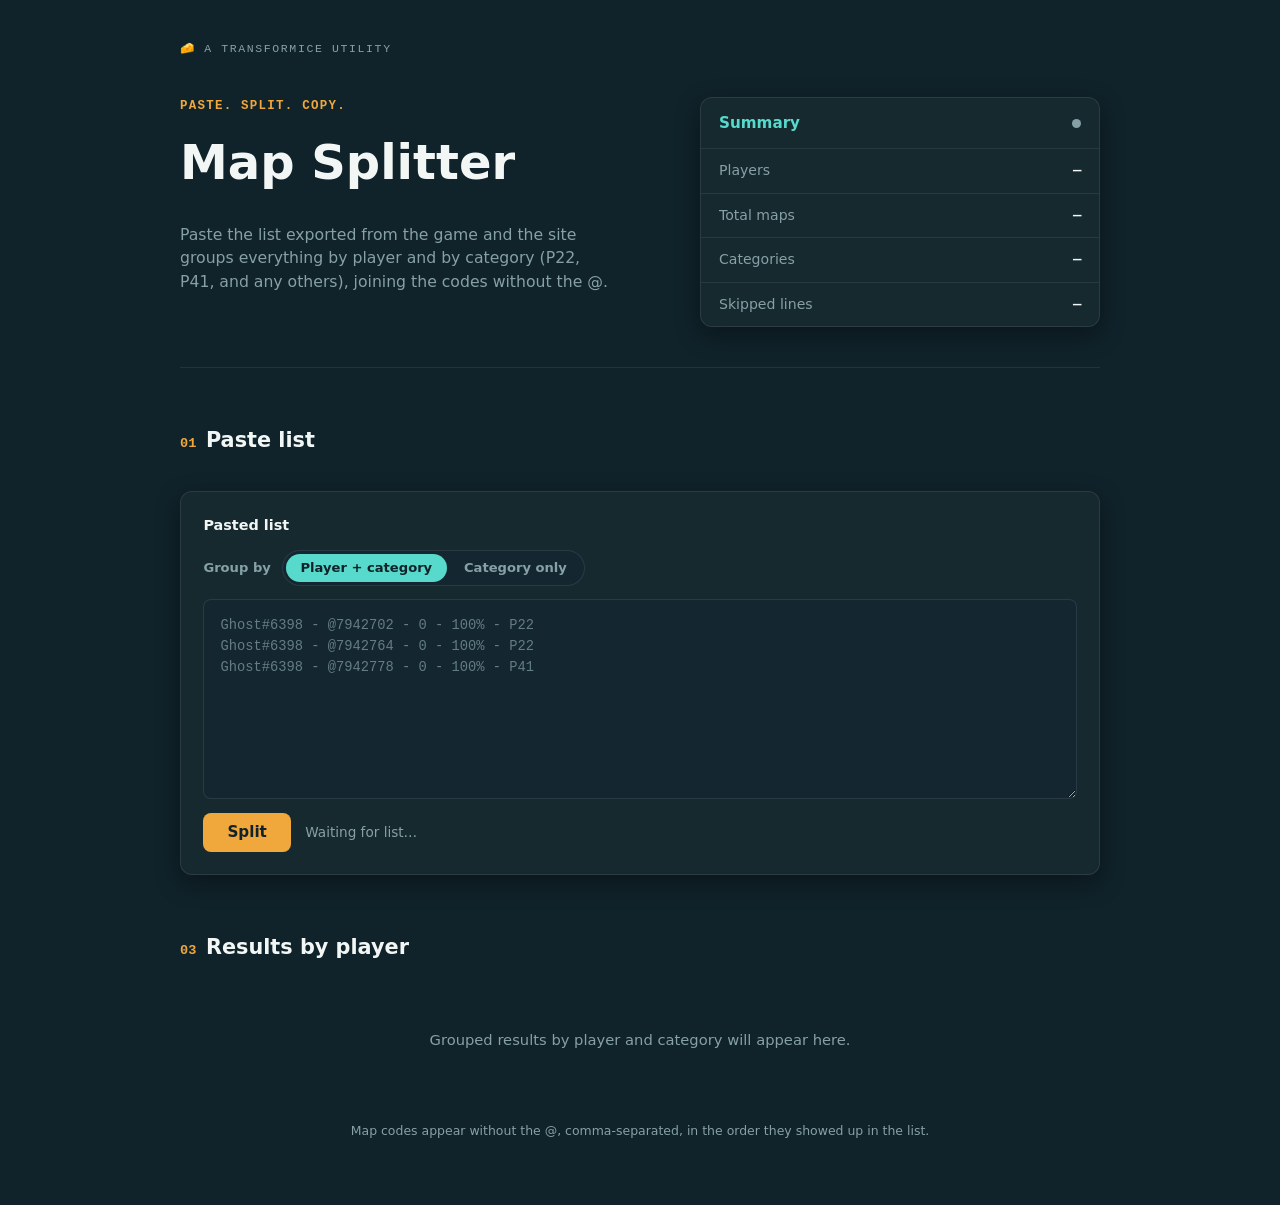
==== index.html @ 99f151d2 "Add files via upload" ====
<!DOCTYPE html>
<html lang="en">
<head>
<meta charset="UTF-8" />
<meta name="viewport" content="width=device-width, initial-scale=1.0" />
<title>Map Splitter — Transformice</title>
<link rel="stylesheet" href="style/style.css" />
</head>
<body>
<div class="page">
  <span class="kicker">🧀 a transformice utility</span>

  <div class="hero">
    <div class="hero-copy">
      <span class="eyebrow">Paste. Split. Copy.</span>
      <h1>Map Splitter</h1>
      <p class="subtitle">Paste the list exported from the game and the site groups everything by player and by category (P22, P41, and any others), joining the codes without the @.</p>
    </div>

    <div class="stat-card">
      <div class="stat-card-head">
        <span class="stat-card-title" id="hero-title">Summary</span>
        <span class="status-dot" id="status-dot"></span>
      </div>
      <div class="stat-row"><span class="label">Players</span><span class="value" id="hero-players">—</span></div>
      <div class="stat-row"><span class="label">Total maps</span><span class="value" id="hero-maps">—</span></div>
      <div class="stat-row"><span class="label">Categories</span><span class="value" id="hero-categories">—</span></div>
      <div class="stat-row"><span class="label">Skipped lines</span><span class="value" id="hero-ignored">—</span></div>
    </div>
  </div>

  <hr class="divider" />

  <section class="block">
    <h2 class="section-title"><span class="section-num">01</span> Paste list</h2>
    <div class="card input-card">
      <label class="field-label" for="input-list">Pasted list</label>
      <div class="mode-row">
        <span class="mode-caption">Group by</span>
        <div class="mode-toggle" role="radiogroup" aria-label="Grouping mode">
          <button type="button" class="mode-btn active" data-mode="player" role="radio" aria-checked="true">Player + category</button>
          <button type="button" class="mode-btn" data-mode="category" role="radio" aria-checked="false">Category only</button>
        </div>
      </div>
      <textarea id="input-list" placeholder="Ghost#6398 - @7942702 - 0 - 100% - P22
Ghost#6398 - @7942764 - 0 - 100% - P22
Ghost#6398 - @7942778 - 0 - 100% - P41"></textarea>
      <div class="actions-row">
        <button class="btn-primary" id="split-btn">Split</button>
        <span class="status-text" id="status-text">Waiting for list…</span>
      </div>
    </div>
  </section>

  <section class="block" id="tiles-section" style="display:none;">
    <h2 class="section-title"><span class="section-num">02</span> Overall summary</h2>
    <div class="tiles">
      <div class="tile"><span class="tile-num" id="tile-players">0</span><span class="tile-label">players</span></div>
      <div class="tile"><span class="tile-num" id="tile-maps">0</span><span class="tile-label">total maps</span></div>
      <div class="tile"><span class="tile-num" id="tile-categories">0</span><span class="tile-label">categories</span></div>
      <div class="tile"><span class="tile-num" id="tile-ignored">0</span><span class="tile-label">skipped lines</span></div>
    </div>
  </section>

  <section class="block">
    <h2 class="section-title"><span class="section-num">03</span> <span id="results-heading">Results by player</span></h2>
    <div id="results">
      <p class="empty-hint">Grouped results by player and category will appear here.</p>
    </div>
  </section>

  <footer>Map codes appear without the @, comma-separated, in the order they showed up in the list.</footer>
</div>

<script src="script/script.js"></script>
</body>
</html>
---- style/style.css ----
:root {
  --bg: #10222a;
  --bg-card: #16292f;
  --bg-tile: #142731;
  --ink: #f2f7f5;
  --ink-soft: #86a1a6;
  --accent-gold: #f0a83c;
  --accent-teal: #57d9cb;
  --border: rgba(255, 255, 255, 0.09);
  --divider: rgba(255, 255, 255, 0.08);
  --shadow: rgba(0, 0, 0, 0.35);
}

* { box-sizing: border-box; }

body {
  margin: 0;
  min-height: 100vh;
  background: var(--bg);
  color: var(--ink);
  font-family: system-ui, "Segoe UI", sans-serif;
  line-height: 1.5;
  padding: 2.5rem 1.5rem 4rem;
}

.page {
  max-width: 920px;
  margin: 0 auto;
  display: flex;
  flex-direction: column;
  gap: 2.5rem;
}

.kicker {
  font-family: ui-monospace, "Cascadia Code", Consolas, monospace;
  font-size: 0.72rem;
  letter-spacing: 0.14em;
  text-transform: uppercase;
  color: var(--ink-soft);
}

/* ---------- hero ---------- */
.hero {
  display: grid;
  grid-template-columns: 1.1fr 0.9fr;
  gap: 2rem;
  align-items: start;
}

@media (max-width: 720px) {
  .hero { grid-template-columns: 1fr; }
}

.hero-copy { display: flex; flex-direction: column; gap: 0.6rem; }

.eyebrow {
  font-family: ui-monospace, "Cascadia Code", Consolas, monospace;
  font-size: 0.78rem;
  letter-spacing: 0.1em;
  text-transform: uppercase;
  color: var(--accent-gold);
  font-weight: 700;
}

h1 {
  font-family: "Segoe UI Rounded", ui-rounded, "Nunito", system-ui, sans-serif;
  font-weight: 900;
  font-size: clamp(2.1rem, 5vw, 3rem);
  margin: 0;
  text-wrap: balance;
  color: var(--ink);
}

.subtitle {
  color: var(--ink-soft);
  font-size: 0.98rem;
  max-width: 46ch;
  text-wrap: balance;
}

.stat-card {
  background: var(--bg-card);
  border: 1px solid var(--border);
  border-radius: 12px;
  box-shadow: 0 8px 24px var(--shadow);
  overflow: hidden;
}

.stat-card-head {
  display: flex;
  align-items: center;
  justify-content: space-between;
  gap: 0.75rem;
  padding: 0.85rem 1.1rem;
  border-bottom: 1px solid var(--divider);
}

.stat-card-title {
  font-weight: 700;
  font-size: 0.95rem;
  color: var(--accent-teal);
}

.status-dot {
  width: 9px;
  height: 9px;
  border-radius: 50%;
  background: var(--ink-soft);
  flex-shrink: 0;
  transition: background 0.2s ease;
}

.status-dot.active { background: var(--accent-gold); }

.stat-row {
  display: flex;
  align-items: center;
  justify-content: space-between;
  gap: 1rem;
  padding: 0.7rem 1.1rem;
  border-bottom: 1px solid var(--divider);
  font-size: 0.88rem;
}

.stat-row:last-child { border-bottom: none; }

.stat-row .label { color: var(--ink-soft); }

.stat-row .value {
  font-family: ui-monospace, "Cascadia Code", Consolas, monospace;
  font-weight: 700;
  font-variant-numeric: tabular-nums;
}

hr.divider {
  border: none;
  border-top: 1px solid var(--divider);
  margin: 0;
}

/* ---------- sections ---------- */
section.block { display: flex; flex-direction: column; gap: 1.1rem; }

.section-title {
  display: flex;
  align-items: baseline;
  gap: 0.6rem;
  font-family: "Segoe UI Rounded", ui-rounded, "Nunito", system-ui, sans-serif;
  font-weight: 800;
  font-size: 1.3rem;
}

.section-num {
  font-family: ui-monospace, "Cascadia Code", Consolas, monospace;
  color: var(--accent-gold);
  font-size: 0.85rem;
  font-weight: 700;
}

.card {
  background: var(--bg-card);
  border: 1px solid var(--border);
  border-radius: 12px;
  box-shadow: 0 8px 24px var(--shadow);
  padding: 1.4rem;
}

.input-card { display: flex; flex-direction: column; gap: 0.85rem; }

label.field-label { font-weight: 700; font-size: 0.9rem; }

.mode-row {
  display: flex;
  align-items: center;
  gap: 0.7rem;
  flex-wrap: wrap;
}

.mode-caption {
  font-size: 0.82rem;
  font-weight: 600;
  color: var(--ink-soft);
}

.mode-toggle {
  display: inline-flex;
  gap: 3px;
  padding: 3px;
  background: var(--bg-tile);
  border: 1px solid var(--border);
  border-radius: 999px;
}

.mode-btn {
  border: none;
  background: transparent;
  color: var(--ink-soft);
  font-family: system-ui, "Segoe UI", sans-serif;
  font-size: 0.82rem;
  font-weight: 600;
  padding: 0.4rem 0.9rem;
  border-radius: 999px;
  cursor: pointer;
  transition: background 0.12s ease, color 0.12s ease;
}

.mode-btn:hover:not(.active) { color: var(--ink); }

.mode-btn.active {
  background: var(--accent-teal);
  color: #10222a;
}

textarea {
  width: 100%;
  min-height: 200px;
  resize: vertical;
  font-family: ui-monospace, "Cascadia Code", Consolas, monospace;
  font-size: 0.86rem;
  line-height: 1.55;
  padding: 0.9rem 1rem;
  background: var(--bg-tile);
  color: var(--ink);
  border: 1px solid var(--border);
  border-radius: 8px;
}

textarea::placeholder { color: var(--ink-soft); opacity: 0.7; }

textarea:focus-visible, button:focus-visible, .copy-btn:focus-visible {
  outline: 2px solid var(--accent-teal);
  outline-offset: 2px;
}

.actions-row { display: flex; align-items: center; gap: 0.9rem; flex-wrap: wrap; }

.btn-primary {
  font-family: "Segoe UI Rounded", ui-rounded, "Nunito", system-ui, sans-serif;
  font-weight: 800;
  font-size: 0.95rem;
  padding: 0.65rem 1.5rem;
  border-radius: 8px;
  border: none;
  color: #10222a;
  background: var(--accent-gold);
  cursor: pointer;
  transition: filter 0.12s ease;
}

.btn-primary:hover { filter: brightness(1.08); }
.btn-primary:active { filter: brightness(0.94); }

.status-text { font-size: 0.85rem; color: var(--ink-soft); }

/* ---------- summary tiles ---------- */
.tiles {
  display: grid;
  grid-template-columns: repeat(4, 1fr);
  gap: 1rem;
}

@media (max-width: 720px) {
  .tiles { grid-template-columns: repeat(2, 1fr); }
}

.tile {
  background: var(--bg-tile);
  border: 1px solid var(--border);
  border-radius: 10px;
  padding: 1.1rem 1.1rem 1rem;
  display: flex;
  flex-direction: column;
  gap: 0.3rem;
}

.tile-num {
  font-family: ui-monospace, "Cascadia Code", Consolas, monospace;
  font-weight: 700;
  font-size: 1.5rem;
  color: var(--accent-gold);
  font-variant-numeric: tabular-nums;
}

.tile-label { font-size: 0.82rem; color: var(--ink-soft); }

/* ---------- results ---------- */
#results { display: flex; flex-direction: column; gap: 1.1rem; }

.empty-hint {
  text-align: center;
  color: var(--ink-soft);
  font-size: 0.92rem;
  padding: 1rem 0;
}

.player-card {
  background: var(--bg-card);
  border: 1px solid var(--border);
  border-radius: 12px;
  box-shadow: 0 8px 24px var(--shadow);
  overflow: hidden;
}

.player-header {
  display: flex;
  align-items: center;
  justify-content: space-between;
  gap: 0.75rem;
  flex-wrap: wrap;
  padding: 0.9rem 1.2rem;
  border-bottom: 1px solid var(--divider);
}

.player-name {
  font-weight: 700;
  font-size: 1rem;
  color: var(--accent-teal);
  display: flex;
  align-items: center;
  gap: 0.5rem;
}

.player-meta {
  font-family: ui-monospace, "Cascadia Code", Consolas, monospace;
  font-size: 0.78rem;
  color: var(--ink-soft);
}

.copy-all-btn {
  font-size: 0.78rem;
  font-weight: 700;
  border: 1px solid var(--border);
  background: transparent;
  color: var(--accent-teal);
  padding: 0.35rem 0.8rem;
  border-radius: 7px;
  cursor: pointer;
}

.copy-all-btn:hover { border-color: var(--accent-teal); }

.category-row {
  padding: 0.75rem 1.2rem;
  border-bottom: 1px solid var(--divider);
  display: flex;
  flex-direction: column;
  gap: 0.4rem;
}

.category-row:last-child { border-bottom: none; }

.category-head {
  display: flex;
  align-items: center;
  justify-content: space-between;
  gap: 0.6rem;
}

.category-head .left { display: flex; align-items: center; gap: 0.6rem; }

.pill {
  font-family: ui-monospace, "Cascadia Code", Consolas, monospace;
  font-weight: 700;
  font-size: 0.78rem;
  padding: 0.15rem 0.6rem;
  border-radius: 999px;
  background: color-mix(in srgb, var(--accent-teal) 18%, transparent);
  color: var(--accent-teal);
}

.count-tag { font-size: 0.78rem; color: var(--ink-soft); }

.codes-line {
  display: flex;
  align-items: flex-start;
  justify-content: space-between;
  gap: 0.6rem;
}

.codes-text {
  font-family: ui-monospace, "Cascadia Code", Consolas, monospace;
  font-size: 0.84rem;
  color: var(--ink-soft);
  word-break: break-word;
  flex: 1;
}

.copy-btn {
  font-size: 0.72rem;
  font-weight: 600;
  border: 1px solid var(--border);
  background: transparent;
  color: var(--ink);
  padding: 0.25rem 0.55rem;
  border-radius: 6px;
  cursor: pointer;
  white-space: nowrap;
  flex-shrink: 0;
}

.copy-btn:hover { border-color: var(--accent-teal); }

footer { text-align: center; font-size: 0.78rem; color: var(--ink-soft); }

@media (prefers-reduced-motion: reduce) {
  .btn-primary, .status-dot, .mode-btn { transition: none; }
}
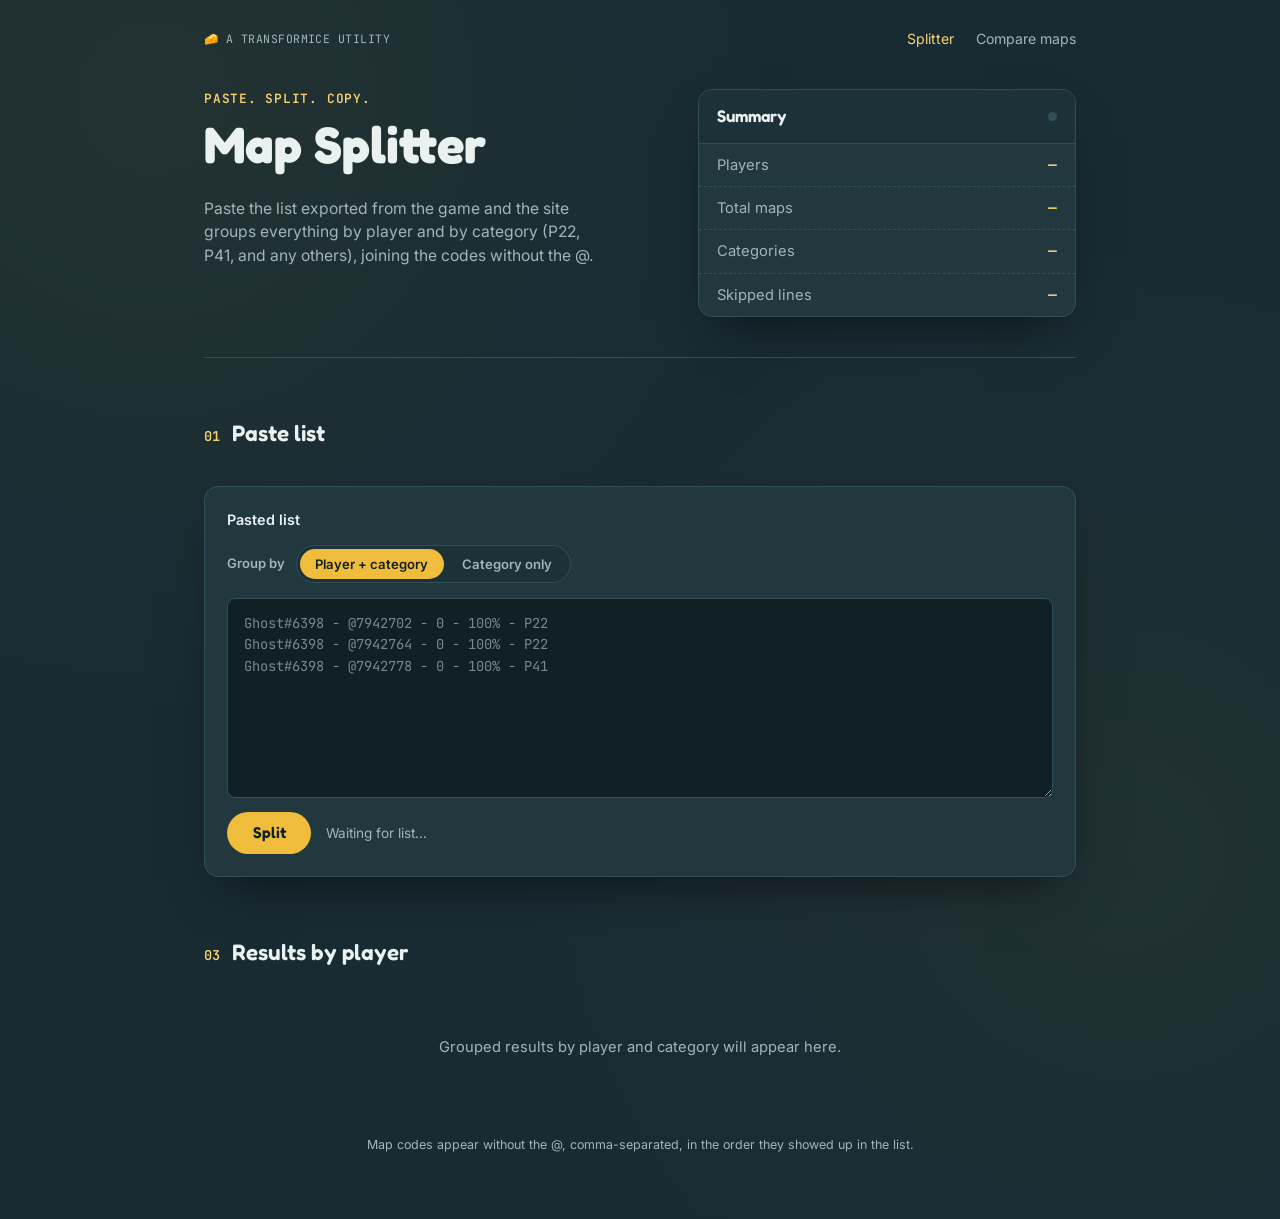
==== commit 9f63c7f4: "added new tab for maplist comparation" ====
--- a/index.html
+++ b/index.html
@@ -4,12 +4,22 @@
 <meta charset="UTF-8" />
 <meta name="viewport" content="width=device-width, initial-scale=1.0" />
 <title>Map Splitter — Transformice</title>
+<link rel="preconnect" href="https://fonts.googleapis.com">
+<link rel="preconnect" href="https://fonts.gstatic.com" crossorigin>
+<link href="https://fonts.googleapis.com/css2?family=Fredoka:wght@500;600;700&family=Inter:wght@400;500;600&family=JetBrains+Mono:wght@500;600&display=swap" rel="stylesheet">
 <link rel="stylesheet" href="style/style.css" />
 </head>
 <body>
+
+<header class="topbar">
+  <span class="topbar__crumb">🧀 a transformice utility</span>
+  <nav class="topbar__nav">
+    <a href="index.html" class="is-active">Splitter</a>
+    <a href="more.html">Compare maps</a>
+  </nav>
+</header>
+
 <div class="page">
-  <span class="kicker">🧀 a transformice utility</span>
-
   <div class="hero">
     <div class="hero-copy">
       <span class="eyebrow">Paste. Split. Copy.</span>
@@ -69,7 +79,7 @@
     </div>
   </section>
 
-  <footer>Map codes appear without the @, comma-separated, in the order they showed up in the list.</footer>
+  <footer class="site-footer">Map codes appear without the @, comma-separated, in the order they showed up in the list.</footer>
 </div>
 
 <script src="script/script.js"></script>
--- a/style/style.css
+++ b/style/style.css
@@ -1,46 +1,93 @@
 :root {
-  --bg: #10222a;
-  --bg-card: #16292f;
-  --bg-tile: #142731;
-  --ink: #f2f7f5;
-  --ink-soft: #86a1a6;
-  --accent-gold: #f0a83c;
-  --accent-teal: #57d9cb;
-  --border: rgba(255, 255, 255, 0.09);
-  --divider: rgba(255, 255, 255, 0.08);
-  --shadow: rgba(0, 0, 0, 0.35);
+  --bg: #182b32;
+  --bg-deep: #102025;
+  --card: #21383f;
+  --card-soft: #1c3138;
+  --line: #314f57;
+  --text: #eaf1f1;
+  --text-dim: #9fb6ba;
+  --gold: #f0bc3c;
+  --gold-soft: #f6d273;
+
+  --font-display: 'Fredoka', sans-serif;
+  --font-body: 'Inter', sans-serif;
+  --font-mono: 'JetBrains Mono', monospace;
+
+  --radius: 14px;
+  --radius-sm: 8px;
+  --shadow: 0 24px 50px -20px rgba(0, 0, 0, 0.55);
 }
 
 * { box-sizing: border-box; }
+
+html { scroll-behavior: smooth; }
 
 body {
   margin: 0;
   min-height: 100vh;
   background: var(--bg);
-  color: var(--ink);
-  font-family: system-ui, "Segoe UI", sans-serif;
+  background-image:
+    radial-gradient(circle at 12% 8%, rgba(240, 188, 60, 0.05), transparent 40%),
+    radial-gradient(circle at 88% 70%, rgba(240, 188, 60, 0.04), transparent 45%);
+  color: var(--text);
+  font-family: var(--font-body);
   line-height: 1.5;
-  padding: 2.5rem 1.5rem 4rem;
-}
-
+  -webkit-font-smoothing: antialiased;
+}
+
+a { color: inherit; }
+
+:focus-visible {
+  outline: 2px solid var(--gold);
+  outline-offset: 2px;
+}
+
+/* ---------- topbar ---------- */
+.topbar {
+  max-width: 920px;
+  margin: 0 auto;
+  padding: 28px 24px 0;
+  display: flex;
+  align-items: center;
+  justify-content: space-between;
+  flex-wrap: wrap;
+  gap: 12px;
+}
+
+.topbar__crumb {
+  font-family: var(--font-mono);
+  font-size: 0.72rem;
+  letter-spacing: 0.04em;
+  color: var(--text-dim);
+  text-transform: uppercase;
+}
+
+.topbar__nav { display: flex; gap: 22px; }
+
+.topbar__nav a {
+  font-size: 0.88rem;
+  text-decoration: none;
+  color: var(--text-dim);
+  transition: color 0.2s ease;
+}
+
+.topbar__nav a:hover { color: var(--gold-soft); }
+
+.topbar__nav a.is-active { color: var(--gold-soft); }
+
+/* ---------- page layout ---------- */
 .page {
   max-width: 920px;
   margin: 0 auto;
+  padding: 0 24px 4rem;
   display: flex;
   flex-direction: column;
   gap: 2.5rem;
 }
 
-.kicker {
-  font-family: ui-monospace, "Cascadia Code", Consolas, monospace;
-  font-size: 0.72rem;
-  letter-spacing: 0.14em;
-  text-transform: uppercase;
-  color: var(--ink-soft);
-}
-
 /* ---------- hero ---------- */
 .hero {
+  padding-top: 40px;
   display: grid;
   grid-template-columns: 1.1fr 0.9fr;
   gap: 2rem;
@@ -54,87 +101,94 @@
 .hero-copy { display: flex; flex-direction: column; gap: 0.6rem; }
 
 .eyebrow {
-  font-family: ui-monospace, "Cascadia Code", Consolas, monospace;
-  font-size: 0.78rem;
-  letter-spacing: 0.1em;
+  font-family: var(--font-mono);
+  font-size: 0.8rem;
+  letter-spacing: 0.06em;
   text-transform: uppercase;
-  color: var(--accent-gold);
+  color: var(--gold-soft);
+  font-weight: 600;
+}
+
+h1 {
+  font-family: var(--font-display);
   font-weight: 700;
-}
-
-h1 {
-  font-family: "Segoe UI Rounded", ui-rounded, "Nunito", system-ui, sans-serif;
-  font-weight: 900;
-  font-size: clamp(2.1rem, 5vw, 3rem);
+  font-size: clamp(2.3rem, 5vw, 3.2rem);
+  line-height: 1.05;
   margin: 0;
   text-wrap: balance;
-  color: var(--ink);
+  color: var(--text);
 }
 
 .subtitle {
-  color: var(--ink-soft);
+  color: var(--text-dim);
   font-size: 0.98rem;
   max-width: 46ch;
   text-wrap: balance;
 }
 
 .stat-card {
-  background: var(--bg-card);
-  border: 1px solid var(--border);
-  border-radius: 12px;
-  box-shadow: 0 8px 24px var(--shadow);
+  background: var(--card);
+  border: 1px solid var(--line);
+  border-radius: var(--radius);
+  box-shadow: var(--shadow);
   overflow: hidden;
 }
 
 .stat-card-head {
+  background: var(--card-soft);
   display: flex;
   align-items: center;
   justify-content: space-between;
   gap: 0.75rem;
-  padding: 0.85rem 1.1rem;
-  border-bottom: 1px solid var(--divider);
+  padding: 14px 18px;
+  border-bottom: 1px solid var(--line);
 }
 
 .stat-card-title {
-  font-weight: 700;
-  font-size: 0.95rem;
-  color: var(--accent-teal);
+  font-family: var(--font-display);
+  font-weight: 600;
+  font-size: 1.05rem;
+  color: var(--text);
 }
 
 .status-dot {
   width: 9px;
   height: 9px;
   border-radius: 50%;
-  background: var(--ink-soft);
+  background: var(--line);
   flex-shrink: 0;
-  transition: background 0.2s ease;
-}
-
-.status-dot.active { background: var(--accent-gold); }
+  transition: background 0.2s ease, box-shadow 0.2s ease;
+}
+
+.status-dot.active {
+  background: var(--gold);
+  box-shadow: 0 0 0 4px rgba(240, 188, 60, 0.15);
+}
 
 .stat-row {
   display: flex;
-  align-items: center;
+  align-items: baseline;
   justify-content: space-between;
   gap: 1rem;
-  padding: 0.7rem 1.1rem;
-  border-bottom: 1px solid var(--divider);
-  font-size: 0.88rem;
+  padding: 10px 18px;
+  border-bottom: 1px dashed var(--line);
+  font-size: 0.92rem;
 }
 
 .stat-row:last-child { border-bottom: none; }
 
-.stat-row .label { color: var(--ink-soft); }
+.stat-row .label { color: var(--text-dim); }
 
 .stat-row .value {
-  font-family: ui-monospace, "Cascadia Code", Consolas, monospace;
-  font-weight: 700;
+  font-family: var(--font-mono);
+  font-weight: 600;
   font-variant-numeric: tabular-nums;
+  color: var(--gold-soft);
 }
 
 hr.divider {
   border: none;
-  border-top: 1px solid var(--divider);
+  border-top: 1px solid var(--line);
   margin: 0;
 }
 
@@ -144,30 +198,30 @@
 .section-title {
   display: flex;
   align-items: baseline;
-  gap: 0.6rem;
-  font-family: "Segoe UI Rounded", ui-rounded, "Nunito", system-ui, sans-serif;
-  font-weight: 800;
-  font-size: 1.3rem;
+  gap: 12px;
+  font-family: var(--font-display);
+  font-weight: 600;
+  font-size: 1.4rem;
 }
 
 .section-num {
-  font-family: ui-monospace, "Cascadia Code", Consolas, monospace;
-  color: var(--accent-gold);
+  font-family: var(--font-mono);
+  color: var(--gold-soft);
   font-size: 0.85rem;
-  font-weight: 700;
+  font-weight: 600;
 }
 
 .card {
-  background: var(--bg-card);
-  border: 1px solid var(--border);
-  border-radius: 12px;
-  box-shadow: 0 8px 24px var(--shadow);
-  padding: 1.4rem;
-}
-
-.input-card { display: flex; flex-direction: column; gap: 0.85rem; }
-
-label.field-label { font-weight: 700; font-size: 0.9rem; }
+  background: var(--card);
+  border: 1px solid var(--line);
+  border-radius: var(--radius);
+  box-shadow: var(--shadow);
+  padding: 22px;
+}
+
+.input-card { display: flex; flex-direction: column; gap: 0.9rem; }
+
+label.field-label { font-weight: 600; font-size: 0.9rem; }
 
 .mode-row {
   display: flex;
@@ -179,84 +233,144 @@
 .mode-caption {
   font-size: 0.82rem;
   font-weight: 600;
-  color: var(--ink-soft);
+  color: var(--text-dim);
 }
 
 .mode-toggle {
   display: inline-flex;
   gap: 3px;
   padding: 3px;
-  background: var(--bg-tile);
-  border: 1px solid var(--border);
+  background: var(--card-soft);
+  border: 1px solid var(--line);
   border-radius: 999px;
 }
 
 .mode-btn {
   border: none;
   background: transparent;
-  color: var(--ink-soft);
-  font-family: system-ui, "Segoe UI", sans-serif;
+  color: var(--text-dim);
+  font-family: var(--font-body);
   font-size: 0.82rem;
   font-weight: 600;
-  padding: 0.4rem 0.9rem;
+  padding: 0.45rem 0.95rem;
   border-radius: 999px;
   cursor: pointer;
-  transition: background 0.12s ease, color 0.12s ease;
-}
-
-.mode-btn:hover:not(.active) { color: var(--ink); }
+  transition: background 0.15s ease, color 0.15s ease;
+}
+
+.mode-btn:hover:not(.active) { color: var(--text); }
 
 .mode-btn.active {
-  background: var(--accent-teal);
-  color: #10222a;
+  background: var(--gold);
+  color: var(--bg-deep);
 }
 
 textarea {
   width: 100%;
   min-height: 200px;
   resize: vertical;
-  font-family: ui-monospace, "Cascadia Code", Consolas, monospace;
+  font-family: var(--font-mono);
   font-size: 0.86rem;
   line-height: 1.55;
   padding: 0.9rem 1rem;
-  background: var(--bg-tile);
-  color: var(--ink);
-  border: 1px solid var(--border);
-  border-radius: 8px;
-}
-
-textarea::placeholder { color: var(--ink-soft); opacity: 0.7; }
+  background: var(--bg-deep);
+  color: var(--text);
+  border: 1px solid var(--line);
+  border-radius: var(--radius-sm);
+}
+
+textarea::placeholder { color: var(--text-dim); opacity: 0.7; }
 
 textarea:focus-visible, button:focus-visible, .copy-btn:focus-visible {
-  outline: 2px solid var(--accent-teal);
+  outline: 2px solid var(--gold);
   outline-offset: 2px;
 }
 
+.upload-grid {
+  display: grid;
+  grid-template-columns: 1fr 1fr;
+  gap: 16px;
+}
+
+@media (max-width: 720px) {
+  .upload-grid { grid-template-columns: 1fr; }
+}
+
+.file-drop {
+  display: flex;
+  flex-direction: column;
+  gap: 8px;
+  padding: 16px;
+  background: var(--bg-deep);
+  border: 1px dashed var(--line);
+  border-radius: var(--radius-sm);
+}
+
+.file-drop__label { font-size: 0.85rem; font-weight: 600; color: var(--text-dim); }
+
+.file-drop input[type="file"] {
+  font-family: var(--font-body);
+  font-size: 0.82rem;
+  color: var(--text-dim);
+  max-width: 100%;
+}
+
+.file-drop input[type="file"]::file-selector-button {
+  font-family: var(--font-body);
+  font-weight: 600;
+  font-size: 0.8rem;
+  padding: 6px 14px;
+  border-radius: var(--radius-sm);
+  border: 1px solid var(--line);
+  background: var(--card);
+  color: var(--text);
+  cursor: pointer;
+  margin-right: 10px;
+  transition: border-color 0.18s ease, color 0.18s ease;
+}
+
+.file-drop input[type="file"]::file-selector-button:hover {
+  border-color: var(--gold);
+  color: var(--gold-soft);
+}
+
+.file-drop__name {
+  font-family: var(--font-mono);
+  font-size: 0.78rem;
+  color: var(--gold-soft);
+}
+
+.btn-primary:disabled {
+  opacity: 0.5;
+  cursor: not-allowed;
+  filter: none;
+}
+
 .actions-row { display: flex; align-items: center; gap: 0.9rem; flex-wrap: wrap; }
 
 .btn-primary {
-  font-family: "Segoe UI Rounded", ui-rounded, "Nunito", system-ui, sans-serif;
-  font-weight: 800;
-  font-size: 0.95rem;
-  padding: 0.65rem 1.5rem;
-  border-radius: 8px;
+  font-family: var(--font-display);
+  font-weight: 600;
+  font-size: 0.98rem;
+  padding: 0.7rem 1.6rem;
+  border-radius: 999px;
   border: none;
-  color: #10222a;
-  background: var(--accent-gold);
+  color: var(--bg-deep);
+  background: var(--gold);
   cursor: pointer;
   transition: filter 0.12s ease;
 }
 
-.btn-primary:hover { filter: brightness(1.08); }
-.btn-primary:active { filter: brightness(0.94); }
-
-.status-text { font-size: 0.85rem; color: var(--ink-soft); }
+.btn-primary:hover:not(:disabled) { filter: brightness(1.08); }
+.btn-primary:active:not(:disabled) { filter: brightness(0.94); }
+
+.status-text { font-size: 0.85rem; color: var(--text-dim); }
 
 /* ---------- summary tiles ---------- */
 .tiles {
   display: grid;
   grid-template-columns: repeat(4, 1fr);
-  gap: 1rem;
+  gap: 18px;
 }
 
 @media (max-width: 720px) {
@@ -264,87 +378,93 @@
 }
 
 .tile {
-  background: var(--bg-tile);
-  border: 1px solid var(--border);
-  border-radius: 10px;
-  padding: 1.1rem 1.1rem 1rem;
+  background: var(--card);
+  border: 1px solid var(--line);
+  border-radius: var(--radius-sm);
+  padding: 22px 18px;
   display: flex;
   flex-direction: column;
-  gap: 0.3rem;
+  gap: 6px;
 }
 
 .tile-num {
-  font-family: ui-monospace, "Cascadia Code", Consolas, monospace;
-  font-weight: 700;
-  font-size: 1.5rem;
-  color: var(--accent-gold);
+  font-family: var(--font-mono);
+  font-weight: 600;
+  font-size: 1.7rem;
+  color: var(--gold-soft);
   font-variant-numeric: tabular-nums;
 }
 
-.tile-label { font-size: 0.82rem; color: var(--ink-soft); }
+.tile-label { font-size: 0.84rem; color: var(--text-dim); }
 
 /* ---------- results ---------- */
 #results { display: flex; flex-direction: column; gap: 1.1rem; }
 
 .empty-hint {
   text-align: center;
-  color: var(--ink-soft);
+  color: var(--text-dim);
   font-size: 0.92rem;
   padding: 1rem 0;
 }
 
 .player-card {
-  background: var(--bg-card);
-  border: 1px solid var(--border);
-  border-radius: 12px;
-  box-shadow: 0 8px 24px var(--shadow);
+  background: var(--card);
+  border: 1px solid var(--line);
+  border-radius: var(--radius);
+  box-shadow: var(--shadow);
   overflow: hidden;
 }
 
 .player-header {
+  background: var(--card-soft);
   display: flex;
   align-items: center;
   justify-content: space-between;
   gap: 0.75rem;
   flex-wrap: wrap;
-  padding: 0.9rem 1.2rem;
-  border-bottom: 1px solid var(--divider);
+  padding: 14px 18px;
+  border-bottom: 1px solid var(--line);
 }
 
 .player-name {
-  font-weight: 700;
-  font-size: 1rem;
-  color: var(--accent-teal);
+  font-family: var(--font-display);
+  font-weight: 600;
+  font-size: 1.05rem;
+  color: var(--gold-soft);
   display: flex;
   align-items: center;
   gap: 0.5rem;
 }
 
 .player-meta {
-  font-family: ui-monospace, "Cascadia Code", Consolas, monospace;
+  font-family: var(--font-mono);
   font-size: 0.78rem;
-  color: var(--ink-soft);
+  color: var(--text-dim);
 }
 
 .copy-all-btn {
-  font-size: 0.78rem;
-  font-weight: 700;
-  border: 1px solid var(--border);
-  background: transparent;
-  color: var(--accent-teal);
-  padding: 0.35rem 0.8rem;
-  border-radius: 7px;
+  font-family: var(--font-mono);
+  font-size: 0.72rem;
+  font-weight: 600;
+  border: 1px solid var(--line);
+  background: var(--card);
+  color: var(--text-dim);
+  padding: 6px 12px;
+  border-radius: var(--radius-sm);
   cursor: pointer;
-}
-
-.copy-all-btn:hover { border-color: var(--accent-teal); }
+  transition: border-color 0.18s ease, color 0.18s ease;
+}
+
+.copy-all-btn:hover:not(:disabled) { border-color: var(--gold); color: var(--gold-soft); }
+
+.copy-all-btn:disabled { opacity: 0.45; cursor: not-allowed; }
 
 .category-row {
-  padding: 0.75rem 1.2rem;
-  border-bottom: 1px solid var(--divider);
+  padding: 14px 18px;
+  border-bottom: 1px dashed var(--line);
   display: flex;
   flex-direction: column;
-  gap: 0.4rem;
+  gap: 0.5rem;
 }
 
 .category-row:last-child { border-bottom: none; }
@@ -359,16 +479,18 @@
 .category-head .left { display: flex; align-items: center; gap: 0.6rem; }
 
 .pill {
-  font-family: ui-monospace, "Cascadia Code", Consolas, monospace;
-  font-weight: 700;
-  font-size: 0.78rem;
-  padding: 0.15rem 0.6rem;
+  font-family: var(--font-mono);
+  font-size: 0.7rem;
+  letter-spacing: 0.02em;
+  color: var(--gold-soft);
+  background: rgba(240, 188, 60, 0.1);
+  border: 1px solid rgba(240, 188, 60, 0.25);
   border-radius: 999px;
-  background: color-mix(in srgb, var(--accent-teal) 18%, transparent);
-  color: var(--accent-teal);
-}
-
-.count-tag { font-size: 0.78rem; color: var(--ink-soft); }
+  padding: 4px 10px;
+  white-space: nowrap;
+}
+
+.count-tag { font-size: 0.78rem; color: var(--text-dim); }
 
 .codes-line {
   display: flex;
@@ -378,30 +500,48 @@
 }
 
 .codes-text {
-  font-family: ui-monospace, "Cascadia Code", Consolas, monospace;
+  font-family: var(--font-mono);
   font-size: 0.84rem;
-  color: var(--ink-soft);
+  color: var(--text-dim);
   word-break: break-word;
   flex: 1;
 }
 
 .copy-btn {
+  font-family: var(--font-mono);
   font-size: 0.72rem;
   font-weight: 600;
-  border: 1px solid var(--border);
-  background: transparent;
-  color: var(--ink);
-  padding: 0.25rem 0.55rem;
-  border-radius: 6px;
+  border: 1px solid var(--line);
+  background: var(--card-soft);
+  color: var(--text-dim);
+  padding: 6px 10px;
+  border-radius: var(--radius-sm);
   cursor: pointer;
   white-space: nowrap;
   flex-shrink: 0;
-}
-
-.copy-btn:hover { border-color: var(--accent-teal); }
-
-footer { text-align: center; font-size: 0.78rem; color: var(--ink-soft); }
+  transition: border-color 0.18s ease, color 0.18s ease;
+}
+
+.copy-btn:hover { border-color: var(--gold); color: var(--gold-soft); }
+
+.site-footer {
+  text-align: center;
+  font-size: 0.78rem;
+  color: var(--text-dim);
+  padding-top: 8px;
+}
+
+/* ---------- placeholder page ---------- */
+.placeholder {
+  padding: 64px 0;
+  text-align: center;
+  display: flex;
+  flex-direction: column;
+  align-items: center;
+  gap: 0.75rem;
+}
 
 @media (prefers-reduced-motion: reduce) {
-  .btn-primary, .status-dot, .mode-btn { transition: none; }
-}
+  html { scroll-behavior: auto; }
+  .btn-primary, .status-dot, .mode-btn, .copy-btn, .copy-all-btn, .topbar__nav a { transition: none; }
+}
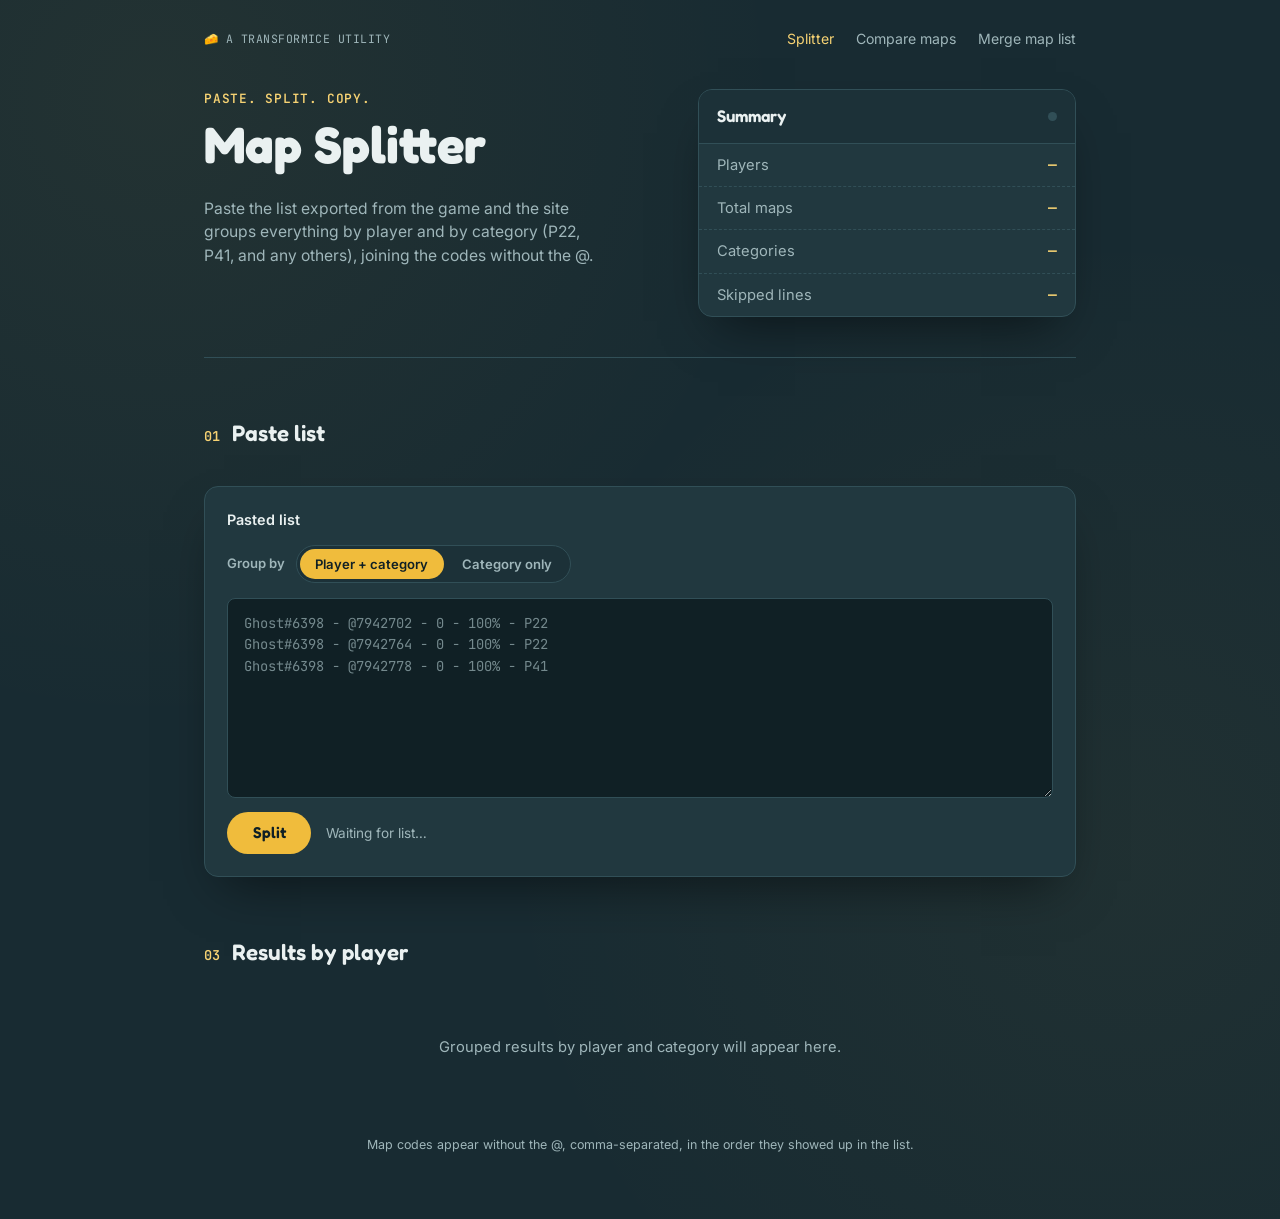
==== commit afb857cc: "added merge tab to merge maplists merge tab to merge map lists and then comparating then right after" ====
--- a/index.html
+++ b/index.html
@@ -16,6 +16,7 @@
   <nav class="topbar__nav">
     <a href="index.html" class="is-active">Splitter</a>
     <a href="more.html">Compare maps</a>
+    <a href="merge.html">Merge map list</a>
   </nav>
 </header>
 
@@ -82,6 +83,7 @@
   <footer class="site-footer">Map codes appear without the @, comma-separated, in the order they showed up in the list.</footer>
 </div>
 
+<script src="script/utils.js"></script>
 <script src="script/script.js"></script>
 </body>
 </html>
--- a/style/style.css
+++ b/style/style.css
@@ -346,6 +346,80 @@
   filter: none;
 }
 
+.btn-secondary {
+  align-self: flex-start;
+  font-family: var(--font-body);
+  font-weight: 600;
+  font-size: 0.85rem;
+  padding: 0.5rem 1.1rem;
+  border-radius: 999px;
+  border: 1px dashed var(--line);
+  background: transparent;
+  color: var(--text-dim);
+  cursor: pointer;
+  transition: border-color 0.18s ease, color 0.18s ease;
+}
+
+.btn-secondary:hover { border-color: var(--gold); color: var(--gold-soft); }
+
+.list-slots {
+  display: flex;
+  flex-direction: column;
+  gap: 16px;
+}
+
+.list-slot {
+  display: flex;
+  flex-direction: column;
+  gap: 10px;
+  padding: 16px;
+  background: var(--bg-deep);
+  border: 1px solid var(--line);
+  border-radius: var(--radius-sm);
+}
+
+.list-slot__head {
+  display: flex;
+  align-items: center;
+  justify-content: space-between;
+  gap: 10px;
+  flex-wrap: wrap;
+}
+
+.list-slot__title {
+  font-family: var(--font-display);
+  font-weight: 600;
+  font-size: 0.92rem;
+  color: var(--text);
+}
+
+.list-slot__remove {
+  background: transparent;
+  border: 1px solid var(--line);
+  color: var(--text-dim);
+  width: 26px;
+  height: 26px;
+  border-radius: 50%;
+  cursor: pointer;
+  font-size: 0.9rem;
+  line-height: 1;
+  display: flex;
+  align-items: center;
+  justify-content: center;
+  transition: border-color 0.18s ease, color 0.18s ease;
+}
+
+.list-slot__remove:hover { border-color: var(--gold); color: var(--gold-soft); }
+
+.list-slot .list-slot__textarea {
+  min-height: 120px;
+}
+
+.mode-toggle.small .mode-btn {
+  padding: 0.3rem 0.7rem;
+  font-size: 0.74rem;
+}
+
 .actions-row { display: flex; align-items: center; gap: 0.9rem; flex-wrap: wrap; }
 
 .btn-primary {
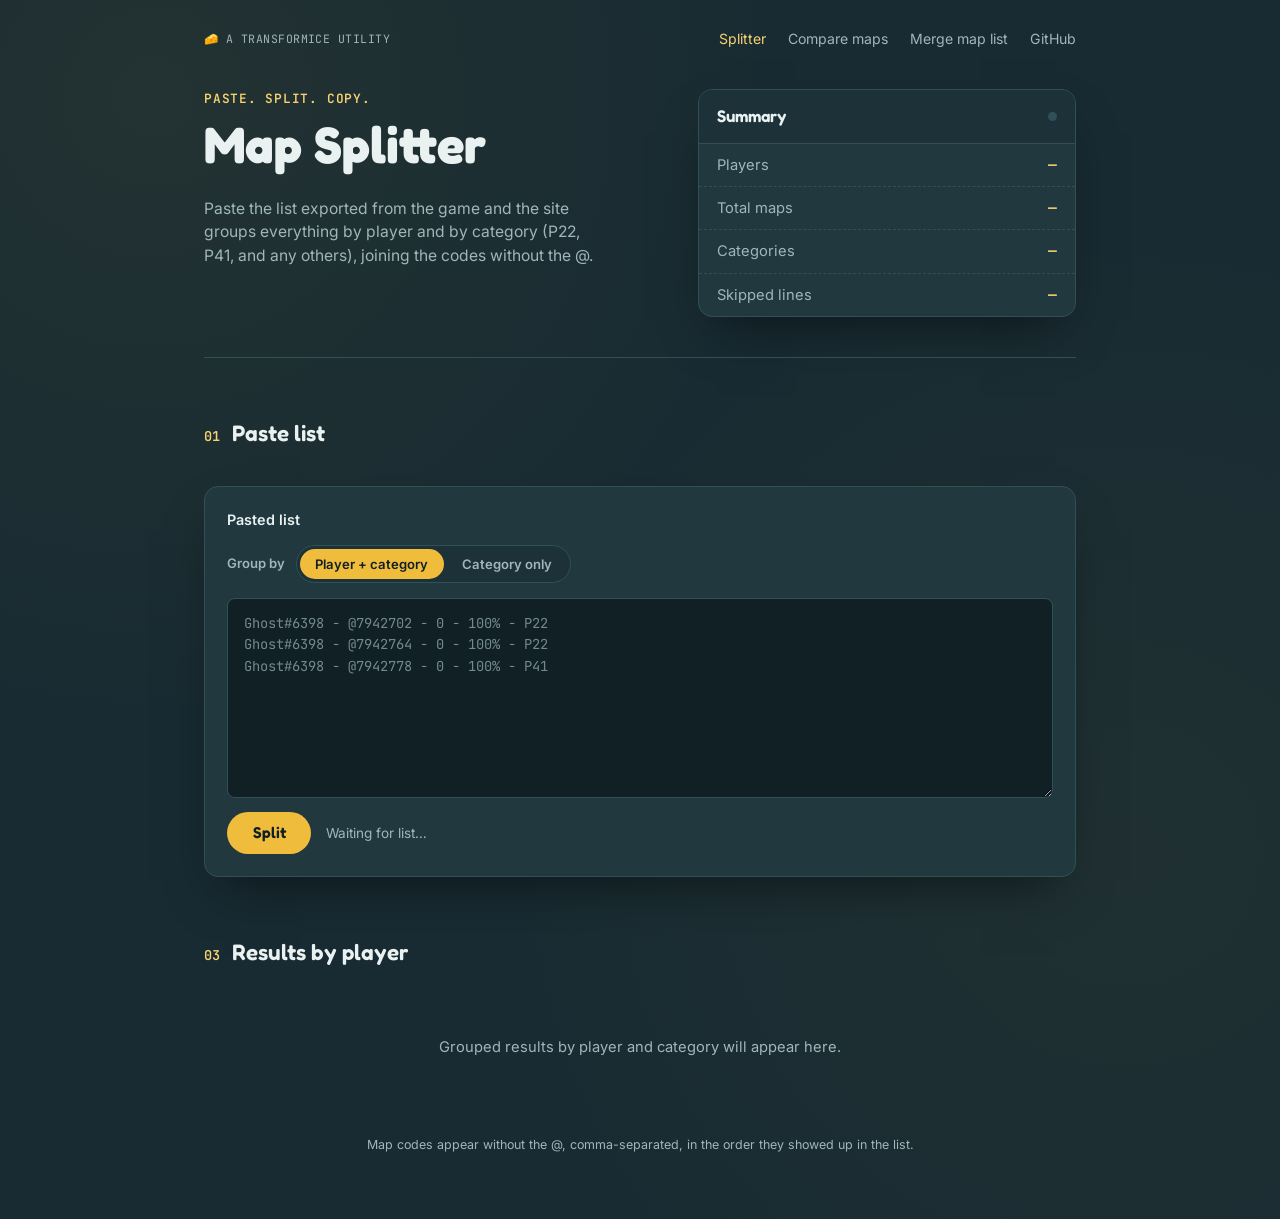
==== commit 288539ce: "added link to github" ====
--- a/index.html
+++ b/index.html
@@ -17,6 +17,7 @@
     <a href="index.html" class="is-active">Splitter</a>
     <a href="more.html">Compare maps</a>
     <a href="merge.html">Merge map list</a>
+    <a href="https://github.com/gersxlnd/TransformiceMapSplitter" target="_blank" rel="noopener">GitHub</a>
   </nav>
 </header>
 
--- a/style/style.css
+++ b/style/style.css
@@ -306,6 +306,8 @@
   border-radius: var(--radius-sm);
 }
 
+.file-drop[hidden] { display: none; }
+
 .file-drop__label { font-size: 0.85rem; font-weight: 600; color: var(--text-dim); }
 
 .file-drop input[type="file"] {
@@ -472,7 +474,7 @@
 .tile-label { font-size: 0.84rem; color: var(--text-dim); }
 
 /* ---------- results ---------- */
-#results { display: flex; flex-direction: column; gap: 1.1rem; }
+#results, #compare-results, #merge-results { display: flex; flex-direction: column; gap: 1.1rem; }
 
 .empty-hint {
   text-align: center;
@@ -566,6 +568,43 @@
 
 .count-tag { font-size: 0.78rem; color: var(--text-dim); }
 
+.codes-block {
+  position: relative;
+  max-height: 100px;
+  overflow: hidden;
+  transition: max-height 0.2s ease;
+}
+
+.category-row.is-expanded .codes-block { max-height: none; }
+
+.codes-fade {
+  position: absolute;
+  bottom: 0;
+  left: 0;
+  right: 0;
+  height: 40px;
+  background: linear-gradient(to bottom, rgba(33, 56, 63, 0), var(--card));
+  pointer-events: none;
+}
+
+.category-row.is-expanded .codes-fade { display: none; }
+
+.expand-btn {
+  align-self: flex-end;
+  font-family: var(--font-mono);
+  font-size: 0.7rem;
+  font-weight: 600;
+  border: 1px solid var(--line);
+  background: var(--card-soft);
+  color: var(--text-dim);
+  padding: 4px 10px;
+  border-radius: var(--radius-sm);
+  cursor: pointer;
+  transition: border-color 0.18s ease, color 0.18s ease;
+}
+
+.expand-btn:hover { border-color: var(--gold); color: var(--gold-soft); }
+
 .codes-line {
   display: flex;
   align-items: flex-start;
@@ -617,5 +656,5 @@
 
 @media (prefers-reduced-motion: reduce) {
   html { scroll-behavior: auto; }
-  .btn-primary, .status-dot, .mode-btn, .copy-btn, .copy-all-btn, .topbar__nav a { transition: none; }
-}
+  .btn-primary, .status-dot, .mode-btn, .copy-btn, .copy-all-btn, .topbar__nav a, .codes-block, .expand-btn { transition: none; }
+}
